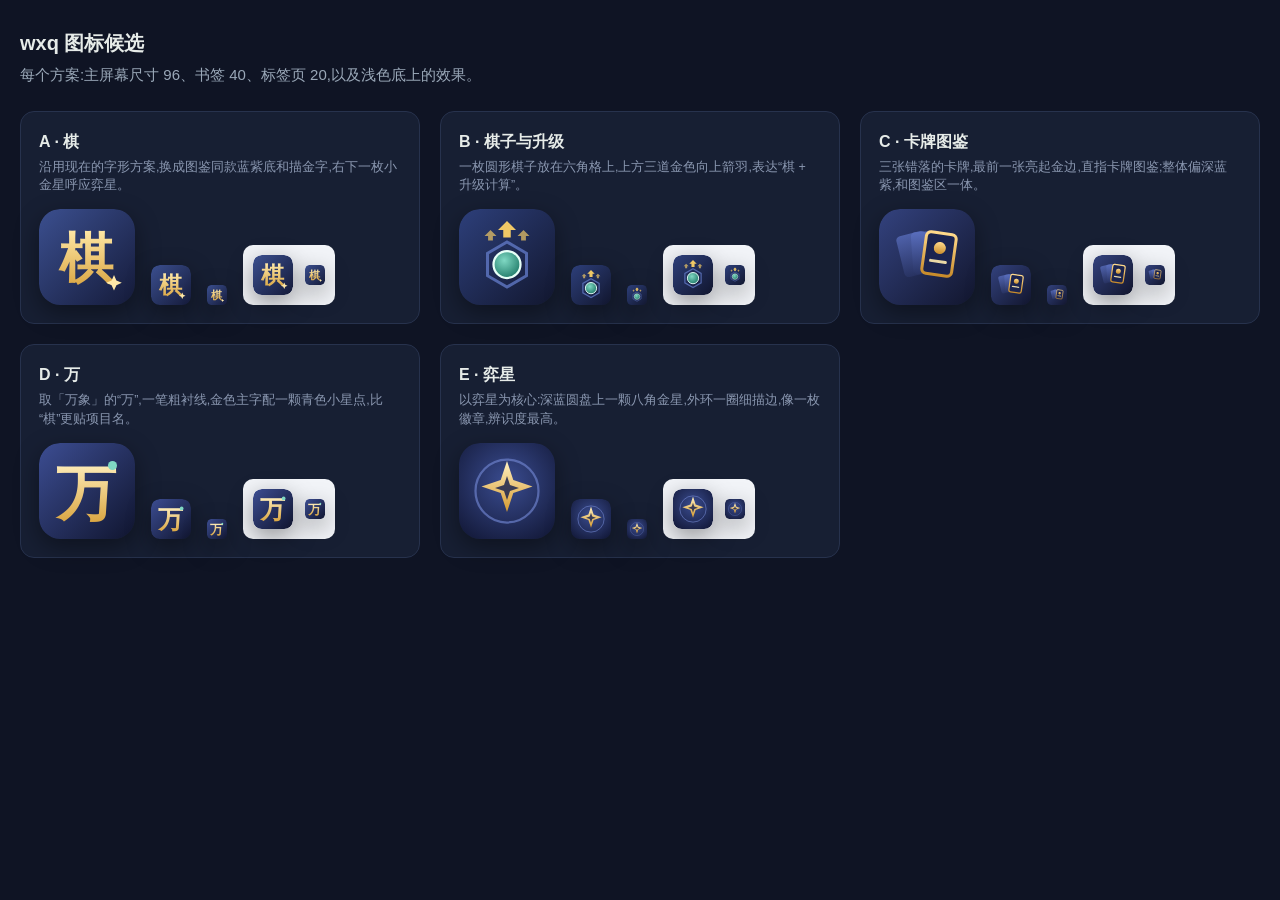
==== docs/icons.html @ 54ffde9c "图标候选预览页 Co-Authored-By: Claude Fable 5.1 <noreply@anthropic.com>" ====
<!doctype html>
<html lang="zh-CN"><head><meta charset="utf-8"><meta name="viewport" content="width=device-width,initial-scale=1">
<title>图标候选</title>
<style>
body{margin:0;padding:28px 20px 60px;background:#0f1424;color:#e6ebe8;font:15px/1.5 -apple-system,"PingFang SC",sans-serif}
h1{font-size:20px;margin:0 0 6px}
p{color:#9aa8b8;margin:0 0 24px}
.grid{display:grid;grid-template-columns:repeat(auto-fit,minmax(300px,1fr));gap:20px}
.card{background:#171f33;border:1px solid #27324d;border-radius:14px;padding:18px}
.card h2{font-size:16px;margin:0 0 4px}
.card small{display:block;color:#8a97b0;margin-bottom:14px;line-height:1.5}
.row{display:flex;align-items:flex-end;gap:16px;flex-wrap:wrap}
.row svg{display:block;border-radius:22%;box-shadow:0 8px 24px rgba(0,0,0,.4)}
.row .s{border-radius:24%}
.light{background:#f2f4f8;border-radius:10px;padding:10px;display:flex;gap:12px;align-items:center}
</style></head><body>
<h1>wxq 图标候选</h1>
<p>每个方案:主屏幕尺寸 96、书签 40、标签页 20,以及浅色底上的效果。</p>
<div class="grid" id="g"></div>
<script>
const ICONS = {
  A: {name:"A · 棋",  desc:"沿用现在的字形方案,换成图鉴同款蓝紫底和描金字,右下一枚小金星呼应弈星。",
    svg:`<svg viewBox="0 0 64 64" xmlns="http://www.w3.org/2000/svg">
<defs><linearGradient id="a1" x1="0" y1="0" x2="1" y2="1"><stop offset="0" stop-color="#3b4f8f"/><stop offset="1" stop-color="#151b3a"/></linearGradient>
<linearGradient id="a2" x1="0" y1="0" x2="0" y2="1"><stop offset="0" stop-color="#ffe9a8"/><stop offset="1" stop-color="#d9a441"/></linearGradient></defs>
<rect width="64" height="64" rx="14" fill="url(#a1)"/>
<text x="31" y="45" font-family="Noto Serif SC,Songti SC,STSong,serif" font-size="36" font-weight="700" fill="url(#a2)" text-anchor="middle">棋</text>
<path d="M50 44l1.6 3.6 3.6 1.6-3.6 1.6L50 54.4l-1.6-3.6-3.6-1.6 3.6-1.6z" fill="#ffe9a8"/></svg>`},
  B: {name:"B · 棋子与升级",  desc:"一枚圆形棋子放在六角格上,上方三道金色向上箭羽,表达“棋 + 升级计算”。",
    svg:`<svg viewBox="0 0 64 64" xmlns="http://www.w3.org/2000/svg">
<defs><linearGradient id="b1" x1="0" y1="0" x2="1" y2="1"><stop offset="0" stop-color="#2d3f7a"/><stop offset="1" stop-color="#12172f"/></linearGradient>
<radialGradient id="b2" cx=".4" cy=".35" r=".7"><stop offset="0" stop-color="#7fd8c3"/><stop offset="1" stop-color="#1f7a68"/></radialGradient></defs>
<rect width="64" height="64" rx="14" fill="url(#b1)"/>
<path d="M32 22l13 7.5v15L32 52l-13-7.5v-15z" fill="none" stroke="#5f77c4" stroke-width="2" opacity=".8"/>
<circle cx="32" cy="37" r="9" fill="url(#b2)" stroke="#e6fff7" stroke-width="1.5"/>
<path d="M32 8l6 6h-3.5v5h-5v-5H26z" fill="#f0c866"/>
<path d="M21 14l4 4h-2.4v3h-3.2v-3H17z" fill="#f0c866" opacity=".7"/>
<path d="M43 14l4 4h-2.4v3h-3.2v-3H39z" fill="#f0c866" opacity=".7"/></svg>`},
  C: {name:"C · 卡牌图鉴",  desc:"三张错落的卡牌,最前一张亮起金边,直指卡牌图鉴;整体偏深蓝紫,和图鉴区一体。",
    svg:`<svg viewBox="0 0 64 64" xmlns="http://www.w3.org/2000/svg">
<defs><linearGradient id="c1" x1="0" y1="0" x2="1" y2="1"><stop offset="0" stop-color="#33427e"/><stop offset="1" stop-color="#12162e"/></linearGradient>
<linearGradient id="c2" x1="0" y1="0" x2="0" y2="1"><stop offset="0" stop-color="#5a6fbf"/><stop offset="1" stop-color="#2a3566"/></linearGradient>
<linearGradient id="c3" x1="0" y1="0" x2="0" y2="1"><stop offset="0" stop-color="#ffd98a"/><stop offset="1" stop-color="#c98c2b"/></linearGradient></defs>
<rect width="64" height="64" rx="14" fill="url(#c1)"/>
<rect x="14" y="16" width="20" height="28" rx="3" fill="url(#c2)" transform="rotate(-14 24 30)" opacity=".75"/>
<rect x="22" y="15" width="20" height="28" rx="3" fill="url(#c2)" transform="rotate(-4 32 29)" opacity=".9"/>
<rect x="30" y="16" width="20" height="28" rx="3" fill="#1b2450" stroke="url(#c3)" stroke-width="2" transform="rotate(8 40 30)"/>
<circle cx="40" cy="26" r="4" fill="url(#c3)" transform="rotate(8 40 30)"/>
<rect x="34" y="34" width="12" height="2" rx="1" fill="#e9d8a6" transform="rotate(8 40 30)"/></svg>`},
  D: {name:"D · 万",  desc:"取「万象」的“万”,一笔粗衬线,金色主字配一颗青色小星点,比“棋”更贴项目名。",
    svg:`<svg viewBox="0 0 64 64" xmlns="http://www.w3.org/2000/svg">
<defs><linearGradient id="d1" x1="0" y1="0" x2="1" y2="1"><stop offset="0" stop-color="#3c4d92"/><stop offset="1" stop-color="#10152f"/></linearGradient>
<linearGradient id="d2" x1="0" y1="0" x2="0" y2="1"><stop offset="0" stop-color="#fff0bf"/><stop offset="1" stop-color="#d8a13a"/></linearGradient></defs>
<rect width="64" height="64" rx="14" fill="url(#d1)"/>
<text x="31" y="47" font-family="Noto Serif SC,Songti SC,STSong,serif" font-size="40" font-weight="700" fill="url(#d2)" text-anchor="middle">万</text>
<circle cx="49" cy="15" r="3" fill="#7fd8c3"/></svg>`},
  E: {name:"E · 弈星",  desc:"以弈星为核心:深蓝圆盘上一颗八角金星,外环一圈细描边,像一枚徽章,辨识度最高。",
    svg:`<svg viewBox="0 0 64 64" xmlns="http://www.w3.org/2000/svg">
<defs><radialGradient id="e1" cx=".5" cy=".4" r=".8"><stop offset="0" stop-color="#3a4c90"/><stop offset="1" stop-color="#0f1430"/></radialGradient>
<linearGradient id="e2" x1="0" y1="0" x2="0" y2="1"><stop offset="0" stop-color="#fff1c2"/><stop offset="1" stop-color="#d69a2f"/></linearGradient></defs>
<rect width="64" height="64" rx="14" fill="url(#e1)"/>
<circle cx="32" cy="32" r="21" fill="none" stroke="#6b7fc9" stroke-width="1.5" opacity=".7"/>
<path d="M32 12l4.2 12.6L49 29l-12.8 4.4L32 46l-4.2-12.6L15 29l12.8-4.4z" fill="url(#e2)"/>
<path d="M32 22l2 6 6 2-6 2-2 6-2-6-6-2 6-2z" fill="#1b2450" opacity=".85"/></svg>`},
};
const g = document.getElementById("g");
for (const [k,v] of Object.entries(ICONS)) {
  const el = document.createElement("div"); el.className = "card";
  const svg = s => v.svg.replace("<svg ", `<svg width="${s}" height="${s}" `);
  el.innerHTML = `<h2>${v.name}</h2><small>${v.desc}</small>
    <div class="row">${svg(96)}${svg(40)}${svg(20)}<div class="light">${svg(40)}${svg(20)}</div></div>`;
  g.appendChild(el);
}
</script></body></html>
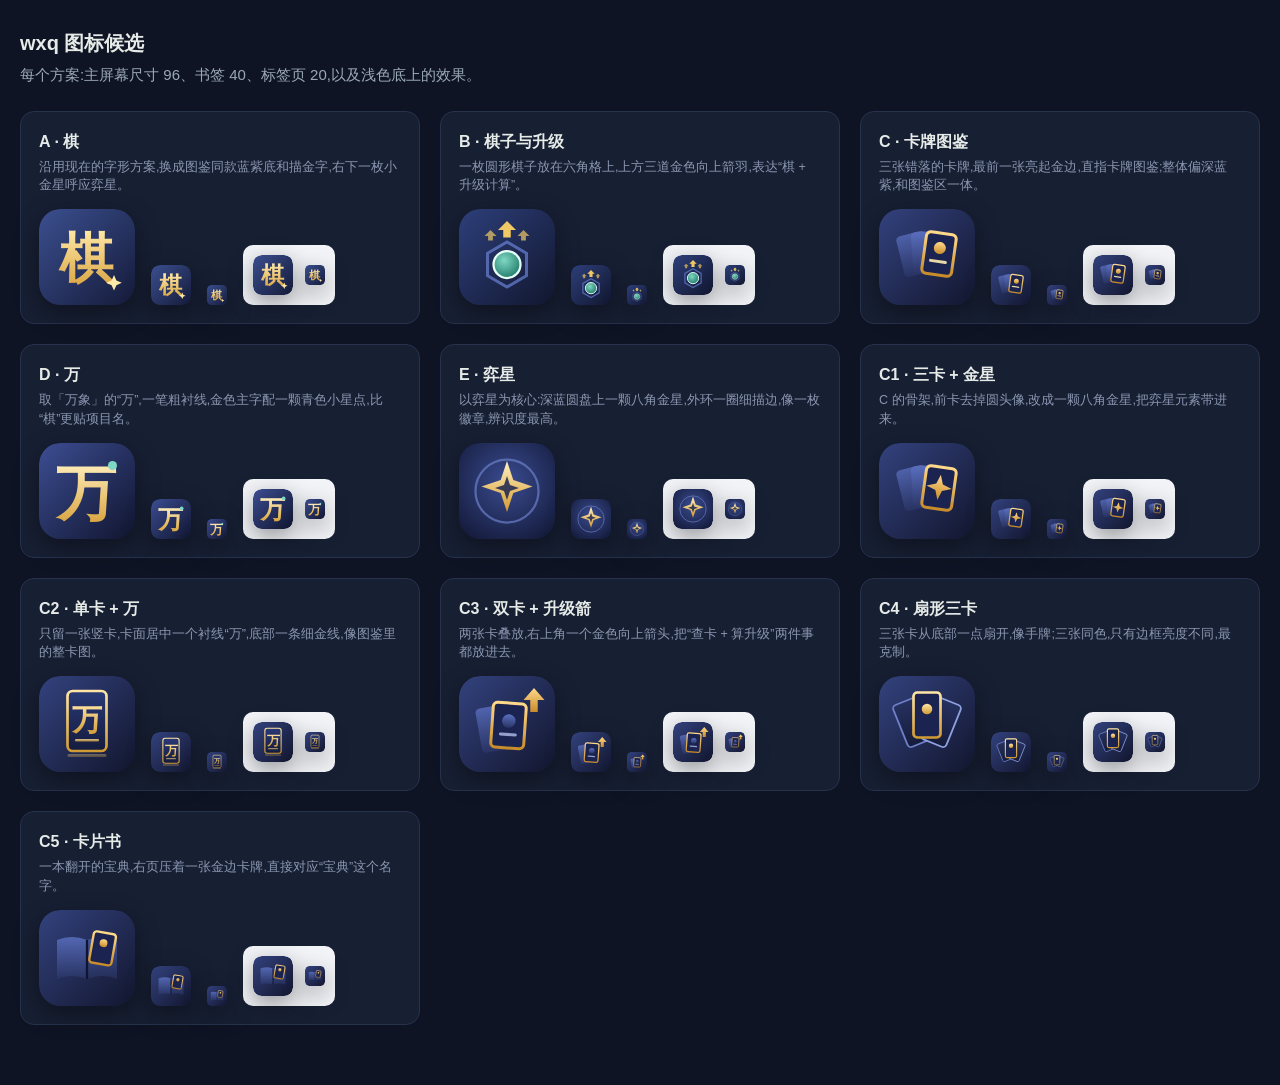
==== commit 5682460b: "改名万象宝典:标题、README、地址;整页统一图鉴同款背景,计算器和规则改为玻璃面板;图标候选加 C1–C5;iPad 宽度下图鉴头部重排 Co-Authored-By: Claude Fable " ====
--- a/docs/icons.html
+++ b/docs/icons.html
@@ -62,6 +62,60 @@
 <circle cx="32" cy="32" r="21" fill="none" stroke="#6b7fc9" stroke-width="1.5" opacity=".7"/>
 <path d="M32 12l4.2 12.6L49 29l-12.8 4.4L32 46l-4.2-12.6L15 29l12.8-4.4z" fill="url(#e2)"/>
 <path d="M32 22l2 6 6 2-6 2-2 6-2-6-6-2 6-2z" fill="#1b2450" opacity=".85"/></svg>`},
+  C1: {name:"C1 · 三卡 + 金星",  desc:"C 的骨架,前卡去掉圆头像,改成一颗八角金星,把弈星元素带进来。",
+    svg:`<svg viewBox="0 0 64 64" xmlns="http://www.w3.org/2000/svg">
+<defs><linearGradient id="c11" x1="0" y1="0" x2="1" y2="1"><stop offset="0" stop-color="#33427e"/><stop offset="1" stop-color="#12162e"/></linearGradient>
+<linearGradient id="c12" x1="0" y1="0" x2="0" y2="1"><stop offset="0" stop-color="#5a6fbf"/><stop offset="1" stop-color="#2a3566"/></linearGradient>
+<linearGradient id="c13" x1="0" y1="0" x2="0" y2="1"><stop offset="0" stop-color="#ffd98a"/><stop offset="1" stop-color="#c98c2b"/></linearGradient></defs>
+<rect width="64" height="64" rx="14" fill="url(#c11)"/>
+<rect x="14" y="16" width="20" height="28" rx="3" fill="url(#c12)" transform="rotate(-14 24 30)" opacity=".75"/>
+<rect x="22" y="15" width="20" height="28" rx="3" fill="url(#c12)" transform="rotate(-4 32 29)" opacity=".9"/>
+<rect x="30" y="16" width="20" height="28" rx="3" fill="#1b2450" stroke="url(#c13)" stroke-width="2" transform="rotate(8 40 30)"/>
+<path d="M40 21l2.2 6.3 6.3 2.2-6.3 2.2L40 38l-2.2-6.3-6.3-2.2 6.3-2.2z" fill="url(#c13)" transform="rotate(8 40 30)"/></svg>`},
+  C2: {name:"C2 · 单卡 + 万",  desc:"只留一张竖卡,卡面居中一个衬线“万”,底部一条细金线,像图鉴里的整卡图。",
+    svg:`<svg viewBox="0 0 64 64" xmlns="http://www.w3.org/2000/svg">
+<defs><linearGradient id="c21" x1="0" y1="0" x2="1" y2="1"><stop offset="0" stop-color="#33427e"/><stop offset="1" stop-color="#12162e"/></linearGradient>
+<linearGradient id="c22" x1="0" y1="0" x2="0" y2="1"><stop offset="0" stop-color="#2a3a78"/><stop offset="1" stop-color="#141b3d"/></linearGradient>
+<linearGradient id="c23" x1="0" y1="0" x2="0" y2="1"><stop offset="0" stop-color="#ffe6a6"/><stop offset="1" stop-color="#d09a33"/></linearGradient></defs>
+<rect width="64" height="64" rx="14" fill="url(#c21)"/>
+<rect x="19" y="10" width="26" height="40" rx="3.5" fill="url(#c22)" stroke="url(#c23)" stroke-width="1.8"/>
+<text x="32" y="36" font-family="Noto Serif SC,Songti SC,STSong,serif" font-size="20" font-weight="700" fill="url(#c23)" text-anchor="middle">万</text>
+<rect x="24" y="42" width="16" height="1.6" rx=".8" fill="url(#c23)" opacity=".8"/>
+<rect x="19" y="52" width="26" height="2" rx="1" fill="url(#c23)" opacity=".35"/></svg>`},
+  C3: {name:"C3 · 双卡 + 升级箭",  desc:"两张卡叠放,右上角一个金色向上箭头,把“查卡 + 算升级”两件事都放进去。",
+    svg:`<svg viewBox="0 0 64 64" xmlns="http://www.w3.org/2000/svg">
+<defs><linearGradient id="c31" x1="0" y1="0" x2="1" y2="1"><stop offset="0" stop-color="#33427e"/><stop offset="1" stop-color="#12162e"/></linearGradient>
+<linearGradient id="c32" x1="0" y1="0" x2="0" y2="1"><stop offset="0" stop-color="#5a6fbf"/><stop offset="1" stop-color="#2a3566"/></linearGradient>
+<linearGradient id="c33" x1="0" y1="0" x2="0" y2="1"><stop offset="0" stop-color="#ffd98a"/><stop offset="1" stop-color="#c98c2b"/></linearGradient></defs>
+<rect width="64" height="64" rx="14" fill="url(#c31)"/>
+<rect x="13" y="20" width="22" height="30" rx="3" fill="url(#c32)" transform="rotate(-10 24 35)" opacity=".8"/>
+<rect x="22" y="18" width="22" height="30" rx="3" fill="#1b2450" stroke="url(#c33)" stroke-width="2" transform="rotate(4 33 33)"/>
+<circle cx="33" cy="30" r="4.5" fill="url(#c32)" transform="rotate(4 33 33)"/>
+<rect x="27" y="38" width="12" height="2" rx="1" fill="#c9d3ff" opacity=".7" transform="rotate(4 33 33)"/>
+<path d="M50 8l7 8h-4.5v8h-5v-8H43z" fill="url(#c33)"/></svg>`},
+  C4: {name:"C4 · 扇形三卡",  desc:"三张卡从底部一点扇开,像手牌;三张同色,只有边框亮度不同,最克制。",
+    svg:`<svg viewBox="0 0 64 64" xmlns="http://www.w3.org/2000/svg">
+<defs><linearGradient id="c41" x1="0" y1="0" x2="1" y2="1"><stop offset="0" stop-color="#33427e"/><stop offset="1" stop-color="#12162e"/></linearGradient>
+<linearGradient id="c42" x1="0" y1="0" x2="0" y2="1"><stop offset="0" stop-color="#26315f"/><stop offset="1" stop-color="#151b3a"/></linearGradient>
+<linearGradient id="c43" x1="0" y1="0" x2="0" y2="1"><stop offset="0" stop-color="#ffe6a6"/><stop offset="1" stop-color="#d09a33"/></linearGradient></defs>
+<rect width="64" height="64" rx="14" fill="url(#c41)"/>
+<g transform="translate(32 54)">
+<rect x="-9" y="-40" width="18" height="30" rx="2.5" fill="url(#c42)" stroke="#6d80c9" stroke-width="1.2" transform="rotate(-22)"/>
+<rect x="-9" y="-40" width="18" height="30" rx="2.5" fill="url(#c42)" stroke="#8ea0e0" stroke-width="1.2" transform="rotate(22)"/>
+<rect x="-9" y="-43" width="18" height="30" rx="2.5" fill="#1b2450" stroke="url(#c43)" stroke-width="1.8"/>
+<circle cx="0" cy="-32" r="3.5" fill="url(#c43)"/>
+</g></svg>`},
+  C5: {name:"C5 · 卡片书",  desc:"一本翻开的宝典,右页压着一张金边卡牌,直接对应“宝典”这个名字。",
+    svg:`<svg viewBox="0 0 64 64" xmlns="http://www.w3.org/2000/svg">
+<defs><linearGradient id="c51" x1="0" y1="0" x2="1" y2="1"><stop offset="0" stop-color="#33427e"/><stop offset="1" stop-color="#12162e"/></linearGradient>
+<linearGradient id="c52" x1="0" y1="0" x2="0" y2="1"><stop offset="0" stop-color="#5a6fbf"/><stop offset="1" stop-color="#2a3566"/></linearGradient>
+<linearGradient id="c53" x1="0" y1="0" x2="0" y2="1"><stop offset="0" stop-color="#ffd98a"/><stop offset="1" stop-color="#c98c2b"/></linearGradient></defs>
+<rect width="64" height="64" rx="14" fill="url(#c51)"/>
+<path d="M12 20q10-4 20 0v26q-10-4-20 0z" fill="url(#c52)" opacity=".85"/>
+<path d="M32 20q10-4 20 0v26q-10-4-20 0z" fill="url(#c52)" opacity=".6"/>
+<path d="M32 20v26" stroke="#0f1430" stroke-width="1.5"/>
+<rect x="35" y="15" width="15" height="21" rx="2" fill="#1b2450" stroke="url(#c53)" stroke-width="1.6" transform="rotate(10 42 25)"/>
+<circle cx="42.5" cy="22" r="2.6" fill="url(#c53)" transform="rotate(10 42 25)"/></svg>`},
 };
 const g = document.getElementById("g");
 for (const [k,v] of Object.entries(ICONS)) {
